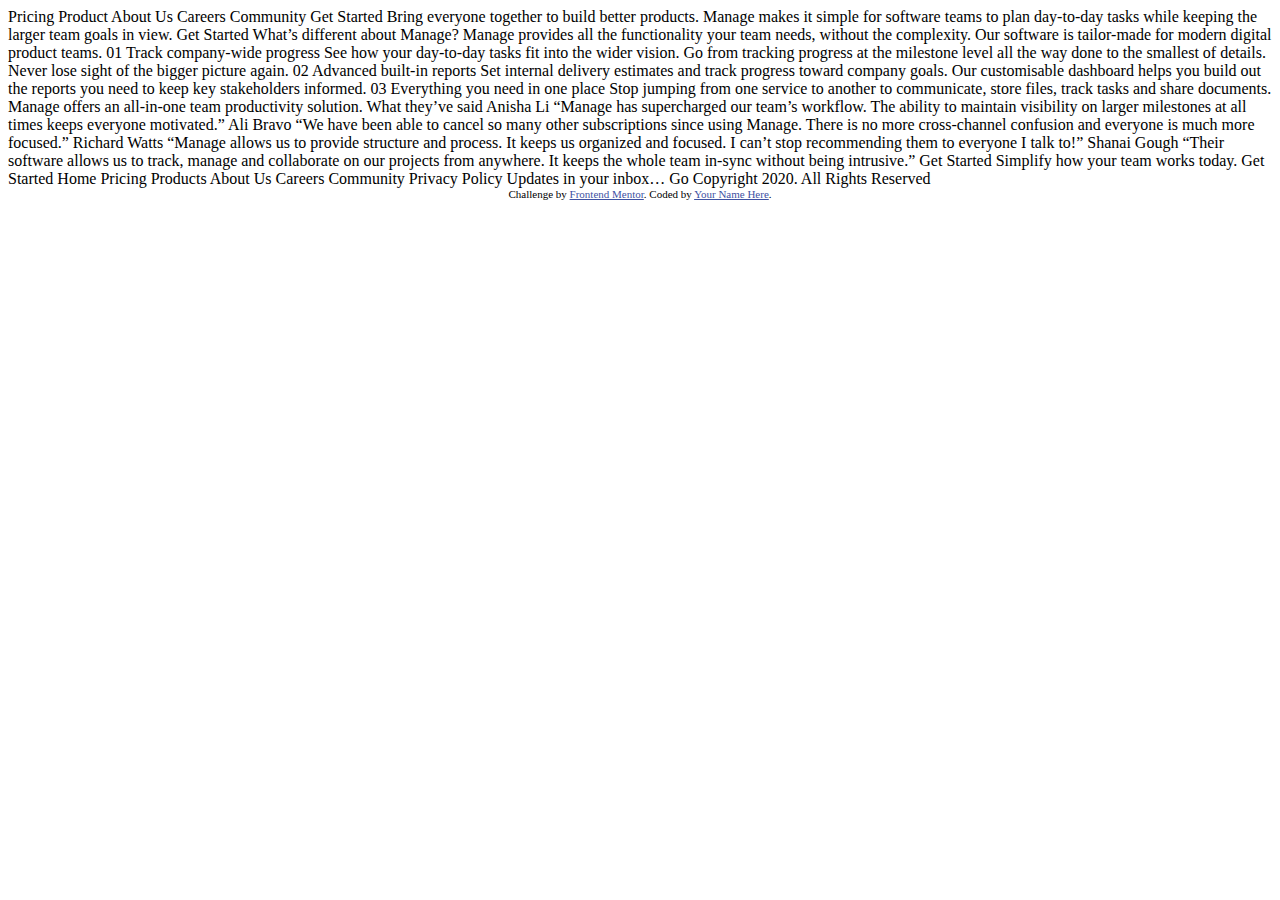
==== challenge-3/index.html @ e4e80b70 "challenge-3" ====
<!DOCTYPE html>
<html lang="en">
<head>
  <meta charset="UTF-8">
  <meta name="viewport" content="width=device-width, initial-scale=1.0"> <!-- displays site properly based on user's device -->

  <link rel="icon" type="image/png" sizes="32x32" href="./images/favicon-32x32.png">
  
  <title>Frontend Mentor | Manage landing page</title>

  <!-- Feel free to remove these styles or customise in your own stylesheet 👍 -->
  <style>
    .attribution { font-size: 11px; text-align: center; }
    .attribution a { color: hsl(228, 45%, 44%); }
  </style>
</head>
<body>

  Pricing
  Product
  About Us
  Careers
  Community

  Get Started

  Bring everyone together to build better products.

  Manage makes it simple for software teams to plan day-to-day 
  tasks while keeping the larger team goals in view.

  Get Started

  What’s different about Manage?

  Manage provides all the functionality your team needs, without 
  the complexity. Our software is tailor-made for modern digital 
  product teams. 

  01
  Track company-wide progress
  See how your day-to-day tasks fit into the wider vision. Go from 
  tracking progress at the milestone level all the way done to the 
  smallest of details. Never lose sight of the bigger picture again.

  02
  Advanced built-in reports
  Set internal delivery estimates and track progress toward company 
  goals. Our customisable dashboard helps you build out the reports 
  you need to keep key stakeholders informed.

  03
  Everything you need in one place
  Stop jumping from one service to another to communicate, store files, 
  track tasks and share documents. Manage offers an all-in-one team 
  productivity solution.

  What they’ve said

  Anisha Li
  “Manage has supercharged our team’s workflow. The ability to maintain 
  visibility on larger milestones at all times keeps everyone motivated.”

  Ali Bravo
  “We have been able to cancel so many other subscriptions since using 
  Manage. There is no more cross-channel confusion and everyone is much 
  more focused.”

  Richard Watts
  “Manage allows us to provide structure and process. It keeps us organized 
  and focused. I can’t stop recommending them to everyone I talk to!”

  Shanai Gough
  “Their software allows us to track, manage and collaborate on our projects 
  from anywhere. It keeps the whole team in-sync without being intrusive.”

  Get Started

  Simplify how your team works today.
  Get Started

  Home
  Pricing
  Products
  About Us
  Careers
  Community
  Privacy Policy

  Updates in your inbox…
  Go

  Copyright 2020. All Rights Reserved

  
  <div class="attribution">
    Challenge by <a href="https://www.frontendmentor.io?ref=challenge" target="_blank">Frontend Mentor</a>. 
    Coded by <a href="#">Your Name Here</a>.
  </div>
</body>
</html>
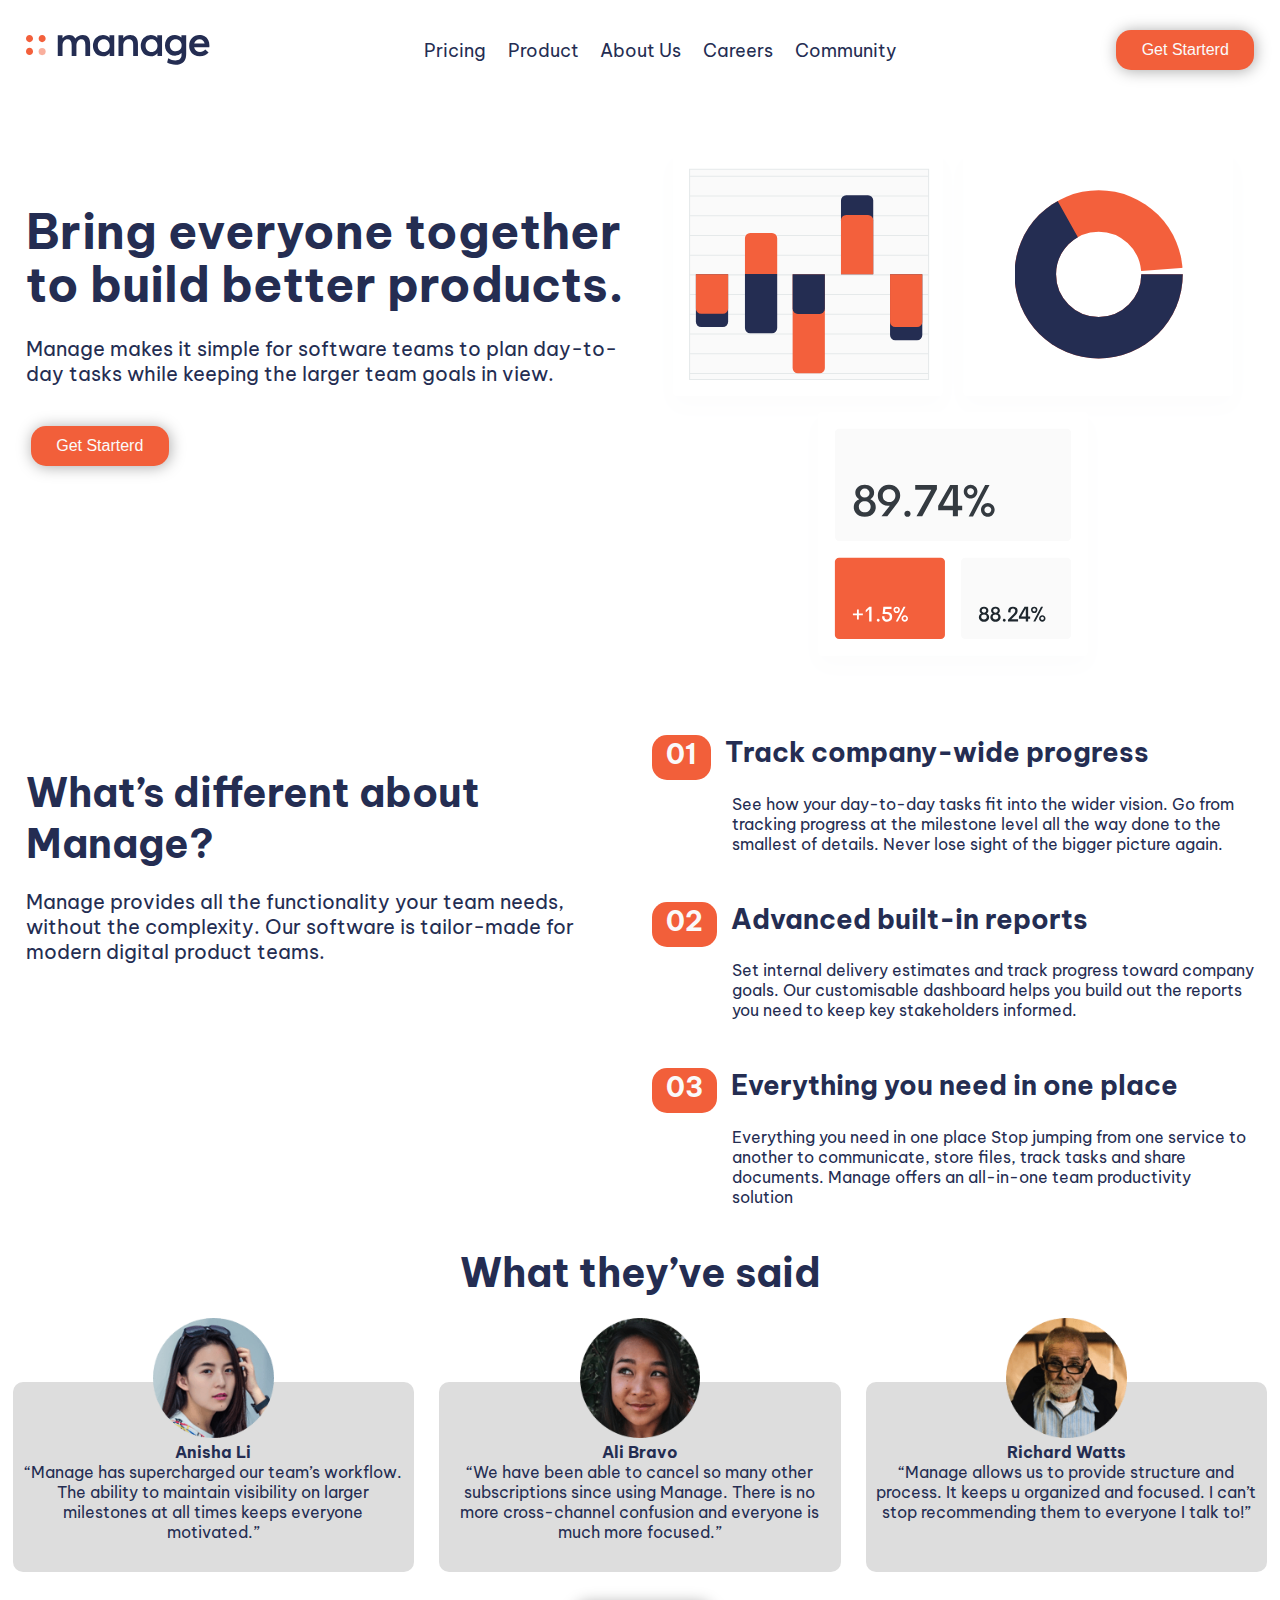
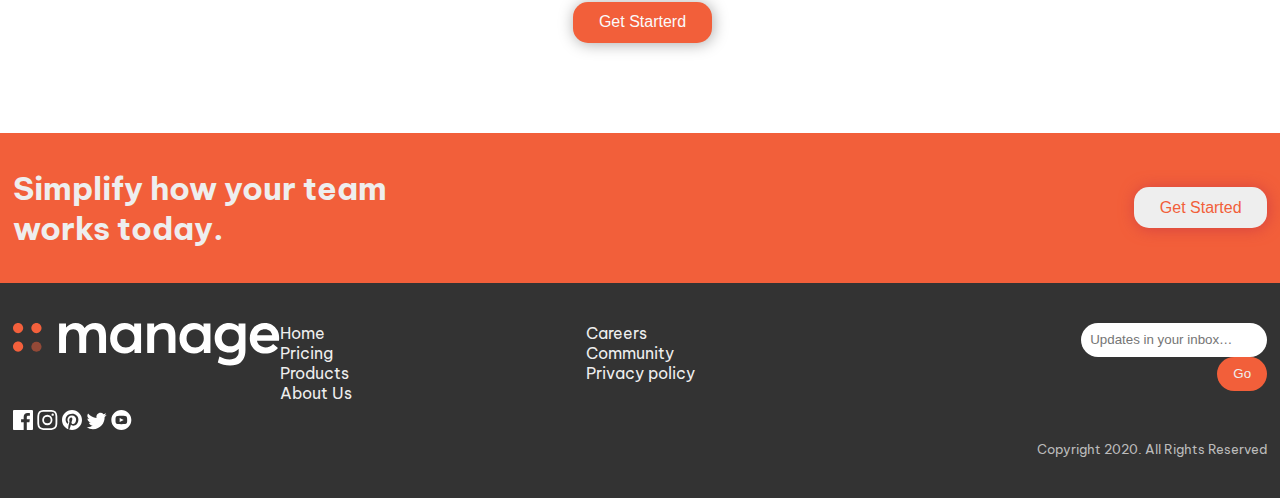
==== commit e41bccde: "challenge 3" ====
--- a/challenge-3/index.html
+++ b/challenge-3/index.html
@@ -1,101 +1,200 @@
 <!DOCTYPE html>
-<html lang="en">
+<html lang="es">
 <head>
   <meta charset="UTF-8">
   <meta name="viewport" content="width=device-width, initial-scale=1.0"> <!-- displays site properly based on user's device -->
 
   <link rel="icon" type="image/png" sizes="32x32" href="./images/favicon-32x32.png">
+  <link rel="stylesheet" href="./style.css">
   
-  <title>Frontend Mentor | Manage landing page</title>
-
-  <!-- Feel free to remove these styles or customise in your own stylesheet 👍 -->
-  <style>
-    .attribution { font-size: 11px; text-align: center; }
-    .attribution a { color: hsl(228, 45%, 44%); }
-  </style>
+  <title>Manage landing page</title>
+
 </head>
 <body>
-
-  Pricing
-  Product
-  About Us
-  Careers
-  Community
-
-  Get Started
-
-  Bring everyone together to build better products.
-
-  Manage makes it simple for software teams to plan day-to-day 
-  tasks while keeping the larger team goals in view.
-
-  Get Started
-
-  What’s different about Manage?
-
-  Manage provides all the functionality your team needs, without 
-  the complexity. Our software is tailor-made for modern digital 
-  product teams. 
-
-  01
-  Track company-wide progress
-  See how your day-to-day tasks fit into the wider vision. Go from 
-  tracking progress at the milestone level all the way done to the 
-  smallest of details. Never lose sight of the bigger picture again.
-
-  02
-  Advanced built-in reports
-  Set internal delivery estimates and track progress toward company 
-  goals. Our customisable dashboard helps you build out the reports 
-  you need to keep key stakeholders informed.
-
-  03
-  Everything you need in one place
-  Stop jumping from one service to another to communicate, store files, 
-  track tasks and share documents. Manage offers an all-in-one team 
-  productivity solution.
-
-  What they’ve said
-
-  Anisha Li
-  “Manage has supercharged our team’s workflow. The ability to maintain 
-  visibility on larger milestones at all times keeps everyone motivated.”
-
-  Ali Bravo
-  “We have been able to cancel so many other subscriptions since using 
-  Manage. There is no more cross-channel confusion and everyone is much 
-  more focused.”
-
-  Richard Watts
-  “Manage allows us to provide structure and process. It keeps us organized 
-  and focused. I can’t stop recommending them to everyone I talk to!”
+  <div class="middle">
+  </div>
+    <header class="header">
+      <figure class=header__f>
+        <img class="logo" src="./images/logo.svg" alt="">
+      </figure>
+
+       <nav class="nav">
+        <ul class="list">
+          <li class="list__item"><a class="ahref" href="#">Pricing</a></li>
+          <li class="list__item"><a class="ahref" href="#">Product</a></li>
+          <li class="list__item"><a class="ahref" href="#">About Us</a></li>
+          <li class="list__item"><a class="ahref" href="#">Careers</a></li>
+          <li class="list__item"><a class="ahref" href="#">Community</a></li>
+        </ul>
+      </nav>
+
+      <div class="button">
+        <button class="btn">Get Starterd</button>
+      </div> 
+    </header>
+
+    <main class="main">
+      <section class="div div01">
+        <h1 class="title">Bring everyone together to build better products.</h1>
+        <p class="parrafo">Manage makes it simple for software teams to plan day-to-day 
+          tasks while keeping the larger team goals in view.
+        </p>
+        <button class="btn">Get Starterd</button>
+      </section>
+      <figure class="div div02">
+        <img src="./images/illustration-intro.svg" alt="" class="image">
+      </figure>
+      <article class="div div03">
+        <h2 class="subtitle">
+          What’s different about Manage?
+        </h2>
+        <p class="parrafo">
+          Manage provides all the functionality your team needs, without the complexity. Our software is tailor-made for modern digital product teams. 
+        </p>
+
+      </article>
+      <article class="div div04">
+        <div class="comentario"> <!--inicio del comentario -->
+          <h2 class="numbertitle">
+          <div class="number">
+            01
+          </div>
+          <div class="title01">
+            Track company-wide progress
+          </div>
+          </h2>
+          <article class="article">
+          See how your day-to-day tasks fit into the wider vision. Go from tracking progress at the milestone level all the way done to the smallest of details. Never lose sight of the bigger picture again.
+          </article>
+         </div>  <!--fin del comentario -->
+         
+        <div class="comentario"> <!--inicio del comentario -->
+          <h2 class="numbertitle">
+          <div class="number">
+            02
+          </div>
+          <div class="title01">
+            Advanced built-in reports
+          </div>
+          </h2>
+          <article class="article">
+            Set internal delivery estimates and track progress toward company 
+            goals. Our customisable dashboard helps you build out the reports 
+            you need to keep key stakeholders informed.
+          </article>
+         </div>  <!--fin del comentario -->
+
+         <div class="comentario"> <!--inicio del comentario -->
+          <h2 class="numbertitle">
+          <div class="number">
+            03
+          </div>
+          <div class="title01">
+            Everything you need in one place
+          </div>
+          </h2>
+          <article class="article">
+            Everything you need in one place
+            Stop jumping from one service to another to communicate, store files, 
+            track tasks and share documents. Manage offers an all-in-one team 
+            productivity solution
+          </article>
+         </div>  <!--fin del comentario -->
+      </article>
+      <h3 class="title__footer">
+        What they’ve said
+      </h3>
+    </main>
+    <!-- inicio de cards -->
+    <section class="cards">
+      <article class="card">
+        <figure class=card__figure>
+          <img class="card__img" src="./images/avatar-anisha.png" alt="">
+          <figcaption class="card__name">Anisha Li</figcaption>
+        </figure>
+        <p class=card__sub>
+          “Manage has supercharged our team’s workflow. The ability to maintain visibility on larger milestones at all times keeps everyone motivated.”
+        </p>
+      </article>
+
+      <article class="card">
+        <figure class=card__figure>
+          <img class="card__img" src="./images/avatar-ali.png" alt="">
+          <figcaption class="card__name">Ali Bravo</figcaption>
+        </figure>
+        <p class=card__sub>
+          “We have been able to cancel so many other subscriptions since using Manage. There is no more cross-channel confusion and everyone is much more focused.”
+        </p>
+      </article>
+
+      <article class="card">
+        <figure class=card__figure>
+          <img class="card__img" src="./images/avatar-richard.png" alt="">
+          <figcaption class="card__name">Richard Watts</figcaption>
+        </figure>
+        <p class=card__sub>
+          “Manage allows us to provide structure and process. It keeps u organized and focused. I can’t stop recommending them to everyone I talk to!”
+        </p>
+      </article>
+
+    </section>
+    <!-- fin de cards -->
+    
+    <div class="button button__footer">
+      <button class="btn">Get Starterd</button>
+    </div> 
+    <section class="message">
+      <div class="message__wrapper">
+        <h3 class=info>
+          Simplify how your team works today.
+        </h3>
+        <button class="btn btn__white">
+          Get Started
+        </button>
+      </div>
+    </section>
+    <footer class="footer">
+      <div class="footer__wrapper">
+        <figure class="footer__figure">
+          <img class="logo__final" src="./images/logo2.svg" alt="">
+          <img class="logo__final1" src="./images/icon-facebook.svg" alt="">
+          <img class="logo__final1" src="./images/icon-instagram.svg" alt="">
+          <img class="logo__final1" src="./images/icon-pinterest.svg" alt="">
+          <img class="logo__final1" src="./images/icon-twitter.svg" alt="">
+          <img class="logo__final1" src="./images/icon-youtube.svg" alt="">
+        </figure>
+
+        <ul class="footer__list">
+          <li>Home</li>
+          <li>Pricing</li>
+          <li>Products</li>
+          <li>About Us</li>
+          <li>Careers</li>
+          <li>Community</li>
+          <li>Privacy policy</li>
+        </ul>
+
+        <div class="footer__form">
+          <form clas="form">
+            <input class="imput__text" id="hola" type="text" placeholder="Updates in your inbox…">
+            <label class="label" for="hola"></label>
+            <input class="imput__submit"type="submit" value="Go">
+          </form>
+          <small class="derechos"> Copyright 2020. All Rights Reserved</small>
+        </div>
+
+      </div>
+    </footer>
+
+  <!-- 
 
   Shanai Gough
   “Their software allows us to track, manage and collaborate on our projects 
   from anywhere. It keeps the whole team in-sync without being intrusive.”
 
-  Get Started
-
-  Simplify how your team works today.
-  Get Started
-
-  Home
-  Pricing
-  Products
-  About Us
-  Careers
-  Community
-  Privacy Policy
-
   Updates in your inbox…
   Go
 
-  Copyright 2020. All Rights Reserved
-
-  
-  <div class="attribution">
-    Challenge by <a href="https://www.frontendmentor.io?ref=challenge" target="_blank">Frontend Mentor</a>. 
-    Coded by <a href="#">Your Name Here</a>.
-  </div>
+  Copyright 2020. All Rights Reserved -->
 </body>
 </html>--- a/challenge-3/style.css
+++ b/challenge-3/style.css
@@ -0,0 +1,281 @@
+@import url('https://fonts.googleapis.com/css2?family=Be+Vietnam:wght@400;500;700&display=swap');
+*{
+margin:0;
+box-sizing:border-box;
+padding:0;
+color: hsl(228, 39%, 23%);
+}
+
+body{
+    height: 100vh;
+    /* background-color: hsl(257, 40%, 49%); */
+    font-family: 'Be Vietnam', sans-serif;
+    background-image: url("./../images/bg-tablet-pattern.svg");
+    background-repeat: no-repeat;
+	background-position: calc(100% + 10rem) -15rem;
+}
+.middle {
+	background-image: url("./../images/bg-tablet-pattern.svg");
+	background-repeat: no-repeat;
+	position: absolute;
+	/* background-color: #222; */
+	height: 700px;
+	width: 1000px;
+	top: 50rem;
+	left: -20rem;
+	background-position: 0 0;
+	z-index: -1;
+}
+.header{
+    margin: 20px auto; /*agregado*/
+    max-width: 1440px; /*agregado antes 92%*/
+    height: 60px;
+    padding:10px 2%; /*agregado antes margin: 10px auto*/
+    display: flex;
+    align-items: center;
+    justify-content: space-between;
+    /* background-color: aquamarine; */
+}
+.header__f{
+    /* background-color: firebrick; */
+    min-width: 15%;
+    display: flex;
+}
+.logo{
+    width: 100%;
+}
+.nav{
+    /* background-color: plum; */
+    width: 58%;   
+}
+.list{
+    display: flex;
+    justify-content: center;
+    list-style: none;
+    gap: 1.2em;
+    font-size: 18px;
+    /* background-color: silver; */
+}
+.ahref{
+    /* background-color: coral; */
+    text-decoration: none;
+}
+.button{
+    /* background-color: blueviolet; */
+    /* margin-left: 5px; */
+    /* display: flex; */
+}
+.btn{
+    border: 0;
+    outline: none;
+    font-size: 1em;
+    padding: 0.7em 1.6em;
+    border-radius: 15px;
+    background-color: hsl(12, 88%, 59%);
+    color: hsl(0, 0%, 98%);  
+    margin-left: 5px; 
+    cursor: pointer;
+    box-shadow: 1px 1px 15px #aaa;
+}
+.main{
+    margin: 10px auto; /*agregado*/
+    max-width: 1440px; /*agregado antes 92%*/
+    /* height: 600px; */
+    padding:10px 2%; /*agregado antes margin: 10px auto*/
+    display: flex;
+    /* align-items: center; */
+    justify-content: space-between;
+    /* background-color: chocolate; */
+    flex-wrap: wrap
+}
+.div{
+    width: 49%;
+    /* background-color: thistle; */
+}
+.title{
+    margin-top: 2em;
+    font-size: 3em;
+    line-height: 1.1em;
+    /* margin-top: -1em; */
+    margin-bottom: .5em;
+}
+.parrafo{
+    font-size: 20px;
+    margin-bottom: 2em;
+}
+.div02{
+    display: flex;
+    justify-content: center;
+    align-items: center;
+}
+.image{
+    padding-top: 2em;
+    /* background-color: cornflowerblue; */
+    width: 100%;
+}
+.subtitle{
+    margin-top: 2em;
+    font-size: 2.5em;
+    margin-bottom: 0.5em;
+}
+.comentario{
+    margin-top: 3em;
+    margin-bottom: 2.5em;
+    /* background-color: cornflowerblue; */
+}
+.numbertitle{
+    display: flex;
+    font-size: 1.7em;
+    margin-bottom: .5em;
+}
+.number{
+    height: 45px;
+    margin-right: 0.5em;
+    background-color: hsl(12, 88%, 59%);
+    border-radius: 15px;
+    padding: 2px 14px;
+    color: hsl(0, 0%, 98%);
+}
+.article{
+    margin-left: 5em;
+}
+.title__footer{
+    width: 100%;
+    text-align: center;
+    font-size: 2.5em;
+}
+.cards{
+    /* background-color: cornflowerblue; */
+    display: flex;
+    width: 98%;
+    justify-content: space-between;
+    margin: 0 1%;
+}
+
+.card{
+    /* background-color: darkcyan; */
+    /* border: 1px solid salmon; */
+    width: 32%;
+    text-align: center;
+}
+.card__figure{
+    font-weight: 700;
+    /* background-color: salmon; */
+}
+.card__img{
+    /* background-color: seagreen; */
+    width: 30%;
+}
+.card__sub{
+    margin-top: -80px;
+    min-height: 190px;
+    background-color: #ddd;
+    border-radius: 10px;
+    padding: 80px 10px 0 10px;
+}
+.button__footer{
+    margin-top: 3 0px;
+    text-align: center;
+    margin-top: 30px;
+    margin-bottom: 90px;
+}
+.message{
+    background-color: hsl(12, 88%, 59%);
+    display: flex;
+    justify-content: center;
+    /* text-align: center; */
+    height: 150px;
+    background-image: url("./../images/bg-simplify-section-desktop.svg");
+    background-position: 0 63%;
+}
+.message__wrapper{
+    /* background-color: darkkhaki; */
+    display: flex;
+    justify-content: space-between;
+    align-items: center;
+    max-width: 1440px;
+    width: 100%;
+    padding: 0 1%;
+}
+.info{
+    font-weight: 700;
+    font-size: 2em;
+    color: #eee;
+    max-width: 400px;
+    /* background-color: darkgray; */
+}
+.btn__white{
+    background-color: #eee;
+    color: hsl(12, 88%, 59%);
+    max-height: 50px;
+    box-shadow: 1px 1px 15px rgb(212, 66, 66);
+}
+.footer{
+    background-color: #333;
+    display: flex;
+    justify-content: center;
+
+}
+
+.footer__wrapper{
+    padding: 40px 1%;
+    max-width: 1440px;
+    width: 100%;
+    display: flex;
+    justify-content: space-between;
+}
+.logo__final{
+    width: 100%;
+}
+.logo__final1{
+    padding-top: 40px;
+}
+.footer__list{
+    width: 60%;
+    /* background-color: thistle; */
+    columns: 2;
+    padding-right: 150px;
+}
+
+.footer__list li{
+    color:#eee;
+    list-style: none;
+    /* background-color: teal;   */
+}
+.footer__form{
+    /* background-color: thistle; */
+    text-align: right;
+}
+.imput__text{
+    padding: 4% 0;
+    padding-left: 4%;
+    min-width: 180px;
+    min-height: 25px;
+    border-radius: 20px;
+    outline: none;
+    border: none;
+}
+.imput__submit{
+    background-color:hsl(12, 88%, 59%);
+    color:#eee;
+    text-align: center;
+    padding:4% 5px;
+    margin-left: 8px;
+    min-width: 50px;
+    border-radius: 20px;
+    outline: none;
+    border: none;  
+    cursor: pointer;
+}
+.derechos{
+    margin-top: 50px;
+    display: block;
+    color: #bbb;
+}
+
+.btn:hover{
+    background-color:hsla(12, 88%, 59%,0.5);
+}
+.btn__white:hover{
+    background-color:rgb(256, 256, 256,.5);
+}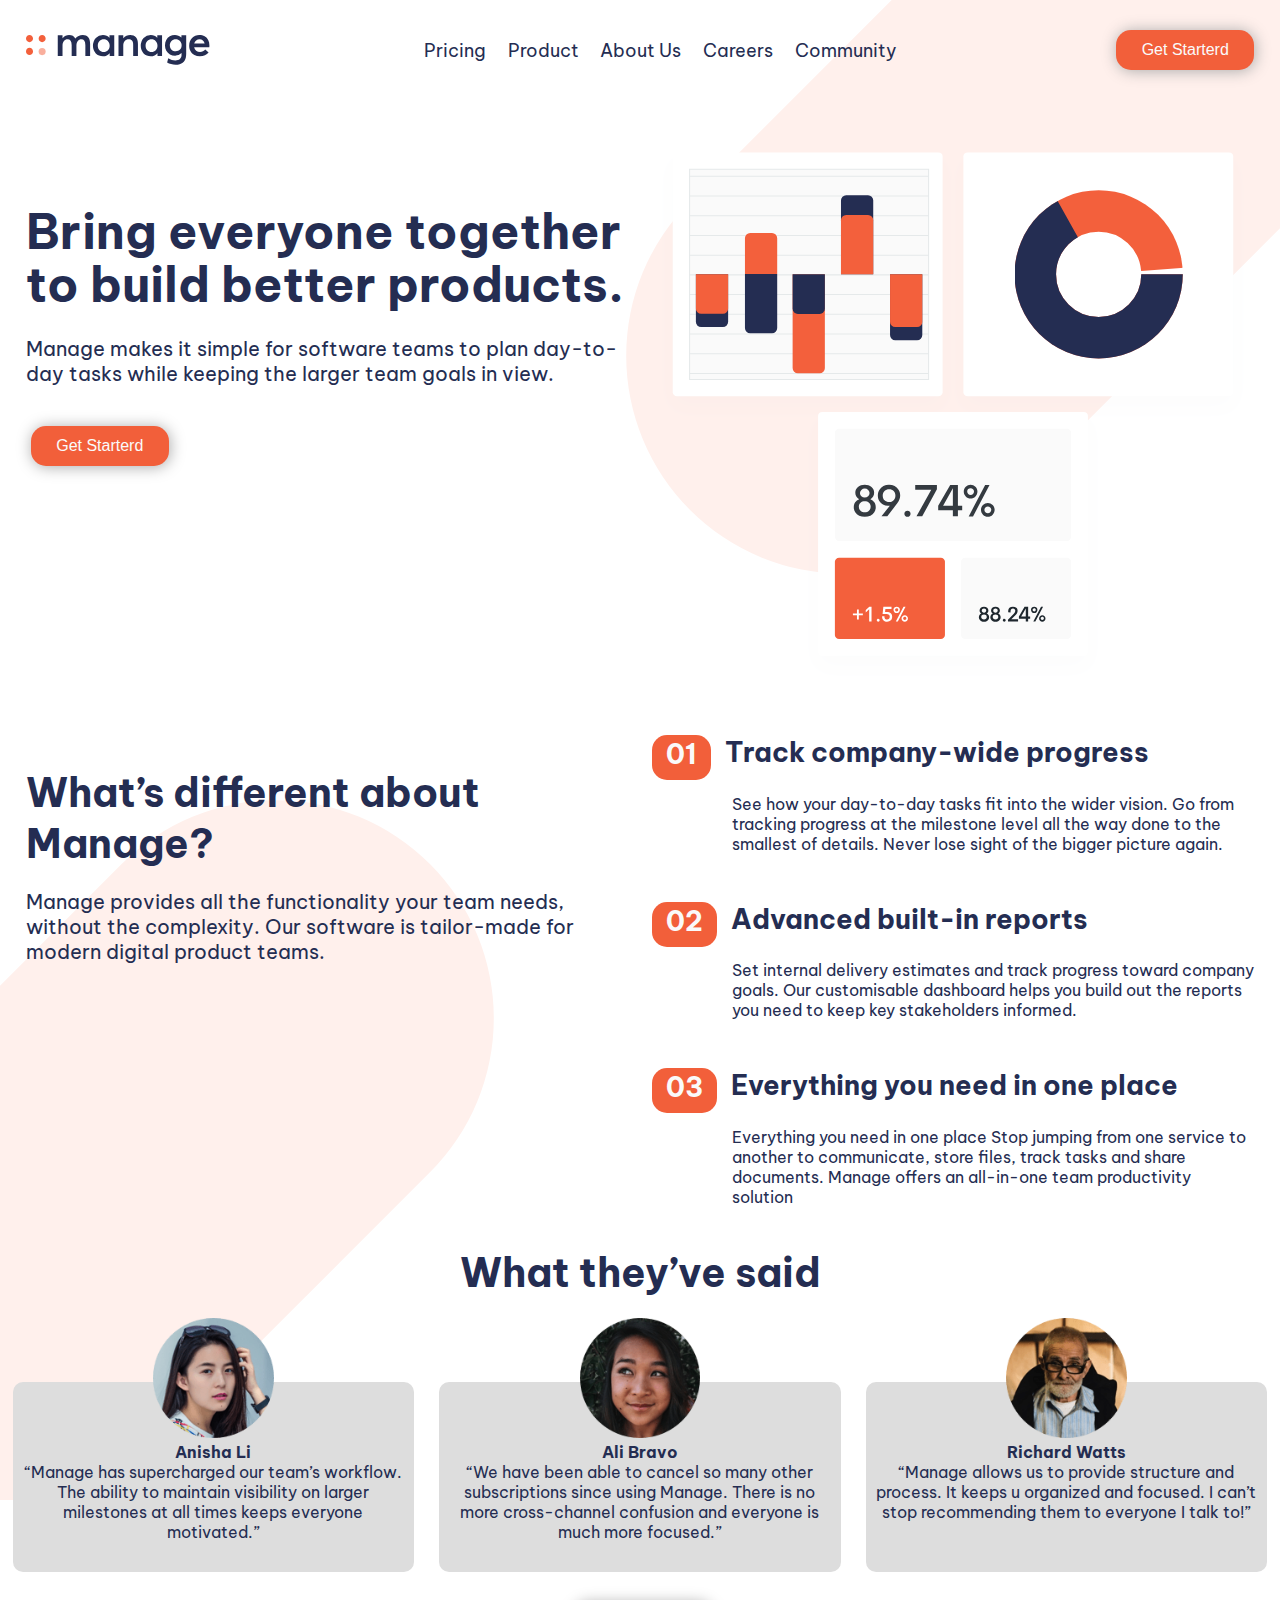
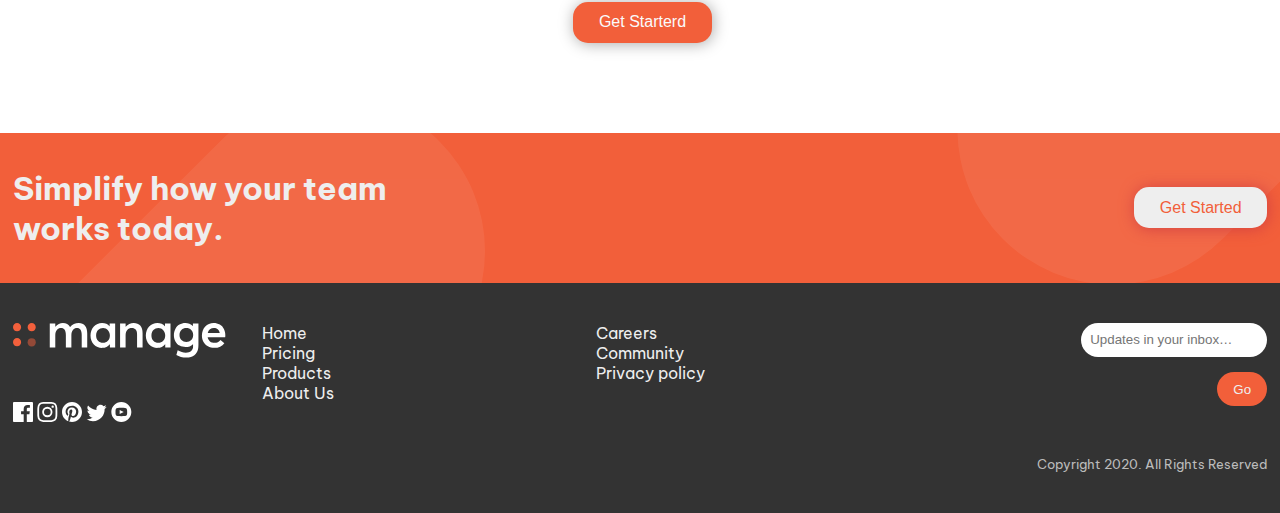
==== commit e7957529: "final c3" ====
--- a/challenge-3/index.html
+++ b/challenge-3/index.html
@@ -153,6 +153,7 @@
         </button>
       </div>
     </section>
+    
     <footer class="footer">
       <div class="footer__wrapper">
         <figure class="footer__figure">
@@ -184,17 +185,4 @@
         </div>
 
       </div>
-    </footer>
-
-  <!-- 
-
-  Shanai Gough
-  “Their software allows us to track, manage and collaborate on our projects 
-  from anywhere. It keeps the whole team in-sync without being intrusive.”
-
-  Updates in your inbox…
-  Go
-
-  Copyright 2020. All Rights Reserved -->
-</body>
-</html>+    </footer>--- a/challenge-3/style.css
+++ b/challenge-3/style.css
@@ -10,12 +10,12 @@
     height: 100vh;
     /* background-color: hsl(257, 40%, 49%); */
     font-family: 'Be Vietnam', sans-serif;
-    background-image: url("./../images/bg-tablet-pattern.svg");
+    background-image: url("./images/bg-tablet-pattern.svg");
     background-repeat: no-repeat;
 	background-position: calc(100% + 10rem) -15rem;
 }
 .middle {
-	background-image: url("./../images/bg-tablet-pattern.svg");
+	background-image: url("./images/bg-tablet-pattern.svg");
 	background-repeat: no-repeat;
 	position: absolute;
 	/* background-color: #222; */
@@ -185,7 +185,7 @@
     justify-content: center;
     /* text-align: center; */
     height: 150px;
-    background-image: url("./../images/bg-simplify-section-desktop.svg");
+    background-image: url("./images/bg-simplify-section-desktop.svg");
     background-position: 0 63%;
 }
 .message__wrapper{
@@ -224,17 +224,23 @@
     display: flex;
     justify-content: space-between;
 }
+.footer__figure{
+    /* background-color: aquamarine; */
+    width: 17%;
+    margin-right: 2%;
+}
 .logo__final{
     width: 100%;
 }
 .logo__final1{
     padding-top: 40px;
+    
 }
 .footer__list{
     width: 60%;
     /* background-color: thistle; */
     columns: 2;
-    padding-right: 150px;
+    padding-right: 100px;
 }
 
 .footer__list li{
@@ -243,7 +249,7 @@
     /* background-color: teal;   */
 }
 .footer__form{
-    /* background-color: thistle; */
+    /* background-color: darkcyan; */
     text-align: right;
 }
 .imput__text{
@@ -254,6 +260,8 @@
     border-radius: 20px;
     outline: none;
     border: none;
+    margin-bottom: 15px;
+
 }
 .imput__submit{
     background-color:hsl(12, 88%, 59%);
